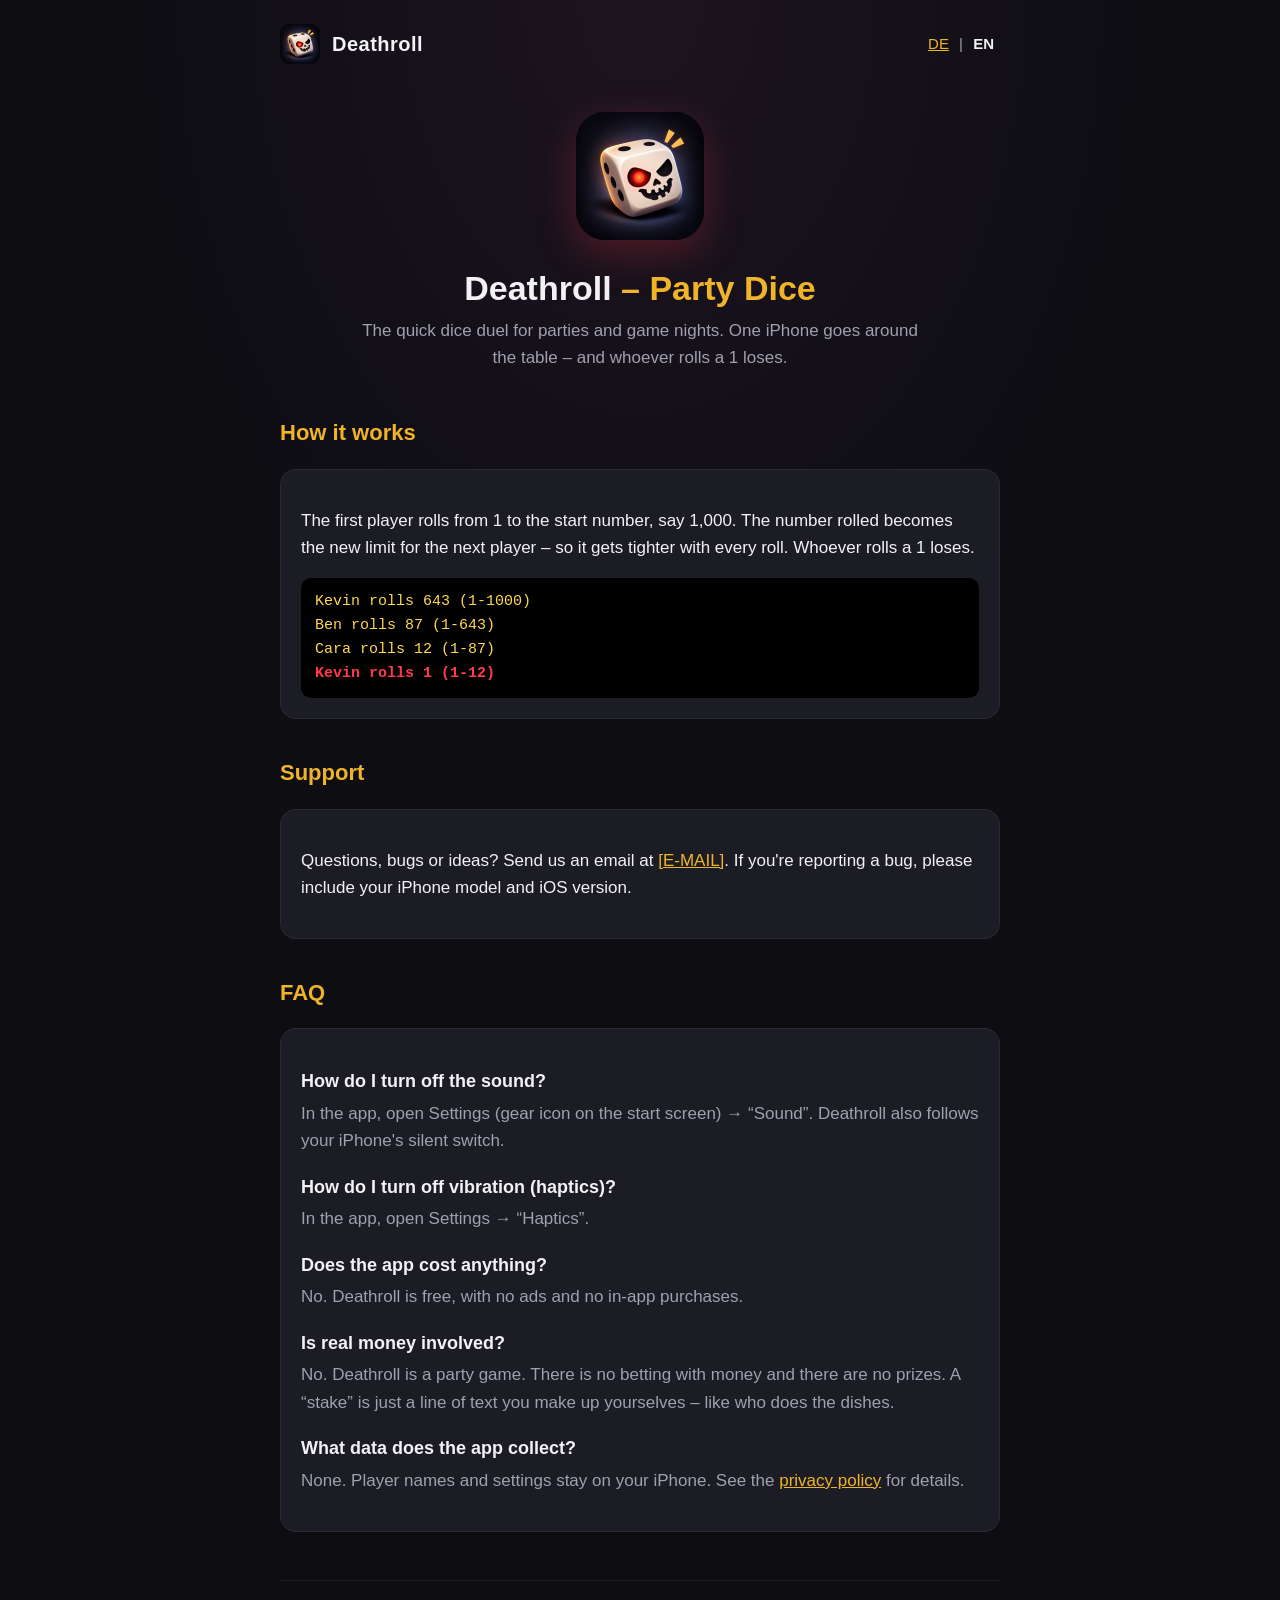
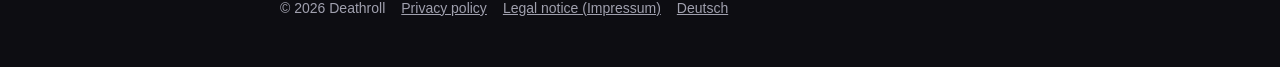
==== en.html @ 5a0c10f7 "Webseite für Support, Datenschutz und Impressum - index.html/en.html: Vorstellung, Spielerklärung, S" ====
<!DOCTYPE html>
<html lang="en">
<head>
  <meta charset="utf-8">
  <meta name="viewport" content="width=device-width, initial-scale=1">
  <title>Deathroll – Party Dice: Support</title>
  <meta name="description" content="Deathroll – Party Dice: the dice duel for parties and game nights. Support, FAQ and contact.">
  <link rel="stylesheet" href="style.css">
  <link rel="icon" href="icon.png">
  <link rel="alternate" hreflang="de" href="index.html">
</head>
<body>
  <div class="wrap">
    <header class="top">
      <a class="brand" href="en.html"><img src="icon.png" alt=""><span>Deathroll</span></a>
      <nav class="lang" aria-label="Language"><a href="index.html" hreflang="de" lang="de">DE</a> | <strong>EN</strong></nav>
    </header>

    <main>
      <section class="hero">
        <img src="icon.png" alt="Deathroll app icon: a die with a grinning skull">
        <h1>Deathroll <span class="sub">– Party Dice</span></h1>
        <p>The quick dice duel for parties and game nights. One iPhone goes around the table – and whoever rolls a 1 loses.</p>
      </section>

      <h2>How it works</h2>
      <div class="card">
        <p>The first player rolls from 1 to the start number, say 1,000. The number rolled becomes the new limit for the next player – so it gets tighter with every roll. Whoever rolls a 1 loses.</p>
        <div class="chat" aria-label="Example history">
          Kevin rolls 643 (1-1000)<br>
          Ben rolls 87 (1-643)<br>
          Cara rolls 12 (1-87)<br>
          <span class="lose">Kevin rolls 1 (1-12)</span>
        </div>
      </div>

      <h2>Support</h2>
      <div class="card">
        <p>Questions, bugs or ideas? Send us an email at <a href="mailto:[E-MAIL]">[E-MAIL]</a>. If you're reporting a bug, please include your iPhone model and iOS version.</p>
      </div>

      <h2>FAQ</h2>
      <div class="card faq">
        <h3>How do I turn off the sound?</h3>
        <p>In the app, open Settings (gear icon on the start screen) → “Sound”. Deathroll also follows your iPhone's silent switch.</p>

        <h3>How do I turn off vibration (haptics)?</h3>
        <p>In the app, open Settings → “Haptics”.</p>

        <h3>Does the app cost anything?</h3>
        <p>No. Deathroll is free, with no ads and no in-app purchases.</p>

        <h3>Is real money involved?</h3>
        <p>No. Deathroll is a party game. There is no betting with money and there are no prizes. A “stake” is just a line of text you make up yourselves – like who does the dishes.</p>

        <h3>What data does the app collect?</h3>
        <p>None. Player names and settings stay on your iPhone. See the <a href="privacy-en.html">privacy policy</a> for details.</p>
      </div>
    </main>

    <footer>
      <span>© 2026 Deathroll</span>
      <a href="privacy-en.html">Privacy policy</a>
      <a href="impressum.html" hreflang="de">Legal notice (Impressum)</a>
      <a href="index.html" hreflang="de" lang="de">Deutsch</a>
    </footer>
  </div>
</body>
</html>
---- style.css ----
/* Deathroll – Party Dice: Look der App (dunkel, Gold-Akzent, Rot). Keine externen Ressourcen. */
:root {
  --bg: #0d0d12;
  --card: #1c1c24;
  --text: #f2f2f5;
  --muted: #a0a0ae;
  --gold: #f0b429;
  --red: #ff3b4a;
  --chat: #ffd84a;
  --radius: 16px;
}

* { box-sizing: border-box; }

html { -webkit-text-size-adjust: 100%; }

body {
  margin: 0;
  background: radial-gradient(ellipse at top, #1d1420 0%, var(--bg) 60%) fixed, var(--bg);
  color: var(--text);
  font-family: -apple-system, BlinkMacSystemFont, "SF Pro Text", "Segoe UI", Roboto, "Helvetica Neue", Arial, sans-serif;
  font-size: 17px;
  line-height: 1.6;
}

a { color: var(--gold); }
a:hover, a:focus { color: #ffd270; }

.wrap { max-width: 760px; margin: 0 auto; padding: 24px 20px 48px; }

header.top {
  display: flex;
  align-items: center;
  justify-content: space-between;
  gap: 12px;
  margin-bottom: 24px;
}

.brand { display: flex; align-items: center; gap: 12px; color: var(--text); text-decoration: none; }
.brand img { width: 40px; height: 40px; border-radius: 9px; }
.brand span { font-weight: 800; font-size: 20px; letter-spacing: 0.5px; }

.lang { font-size: 15px; color: var(--muted); }
.lang a, .lang strong { padding: 2px 6px; }
.lang strong { color: var(--text); }

.hero { text-align: center; padding: 24px 0 8px; }
.hero img { width: 128px; height: 128px; border-radius: 29px; box-shadow: 0 12px 40px rgba(255, 59, 74, 0.25); }
.hero h1 { font-size: 34px; line-height: 1.2; margin: 20px 0 8px; }
.hero h1 .sub { color: var(--gold); }
.hero p { color: var(--muted); margin: 0 auto; max-width: 560px; }

h1 { font-size: 30px; line-height: 1.25; }
h2 { font-size: 22px; margin-top: 36px; color: var(--gold); }
h3 { font-size: 18px; margin-bottom: 4px; }

.card {
  background: var(--card);
  border-radius: var(--radius);
  padding: 20px;
  margin: 16px 0;
  border: 1px solid rgba(255, 255, 255, 0.06);
}

.chat {
  background: #000;
  color: var(--chat);
  font-family: ui-monospace, "SF Mono", Menlo, Consolas, monospace;
  font-size: 15px;
  border-radius: 10px;
  padding: 12px 14px;
  margin: 12px 0 0;
  overflow-x: auto;
}
.chat .lose { color: var(--red); font-weight: 700; }

.faq h3 { color: var(--text); }
.faq p { margin-top: 0; color: var(--muted); }

.note { color: var(--muted); font-size: 15px; }
.placeholder { background: rgba(255, 59, 74, 0.15); color: #ffb3ba; padding: 0 4px; border-radius: 4px; }

footer {
  margin-top: 48px;
  padding-top: 16px;
  border-top: 1px solid rgba(255, 255, 255, 0.08);
  color: var(--muted);
  font-size: 14px;
  display: flex;
  flex-wrap: wrap;
  gap: 8px 16px;
}
footer a { color: var(--muted); }

@media (max-width: 480px) {
  body { font-size: 16px; }
  .hero h1 { font-size: 28px; }
  .hero img { width: 104px; height: 104px; border-radius: 23px; }
}
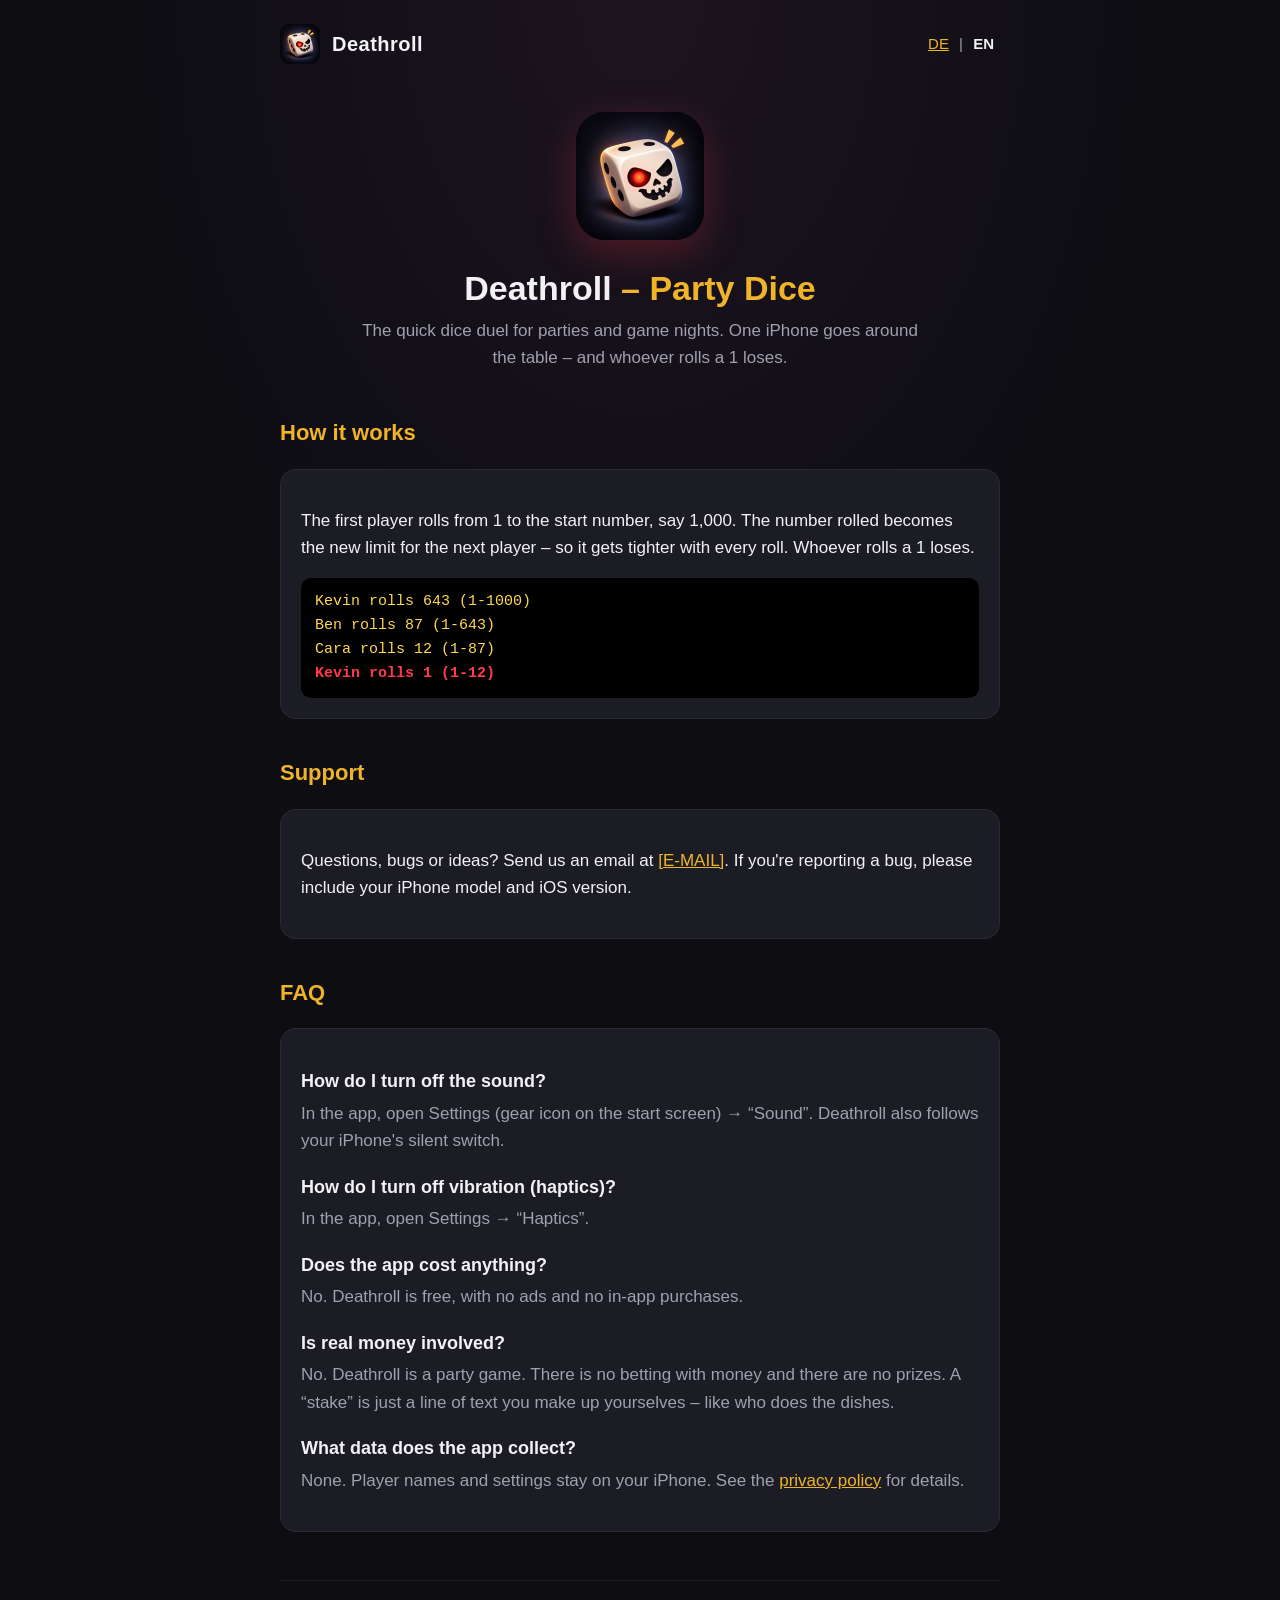
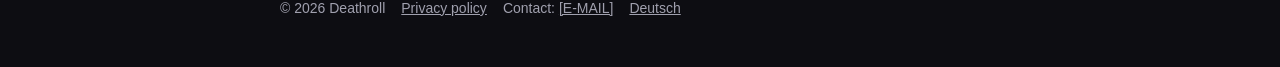
==== commit 172e4f77: "Postanschrift und Impressum entfernt - Datenschutzerklärung DE/EN: Verantwortlicher nur mit Name und" ====
--- a/en.html
+++ b/en.html
@@ -61,7 +61,7 @@
     <footer>
       <span>© 2026 Deathroll</span>
       <a href="privacy-en.html">Privacy policy</a>
-      <a href="impressum.html" hreflang="de">Legal notice (Impressum)</a>
+      <span>Contact: <a href="mailto:[E-MAIL]">[E-MAIL]</a></span>
       <a href="index.html" hreflang="de" lang="de">Deutsch</a>
     </footer>
   </div>
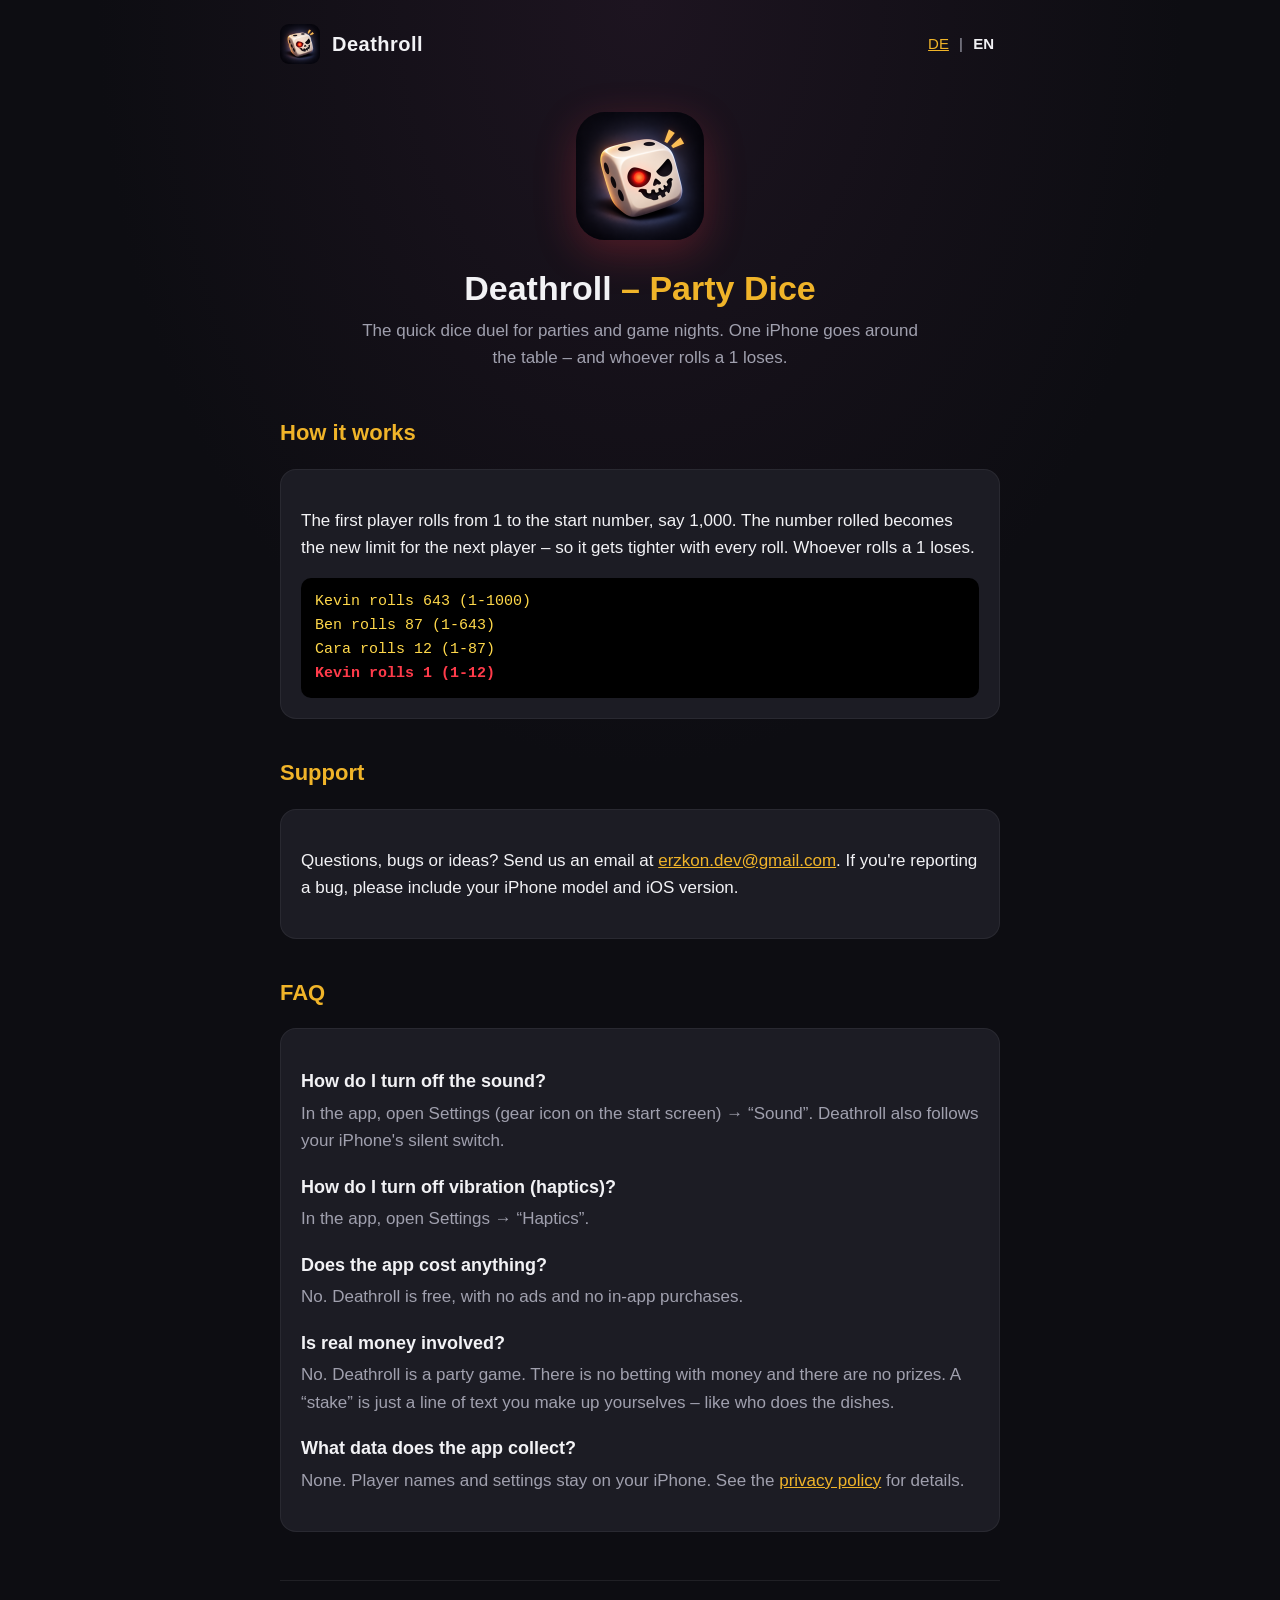
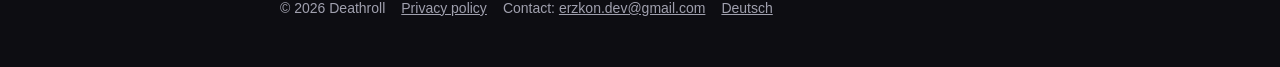
==== commit 9e25c5fe: "Kontaktdaten eingetragen" ====
--- a/en.html
+++ b/en.html
@@ -36,7 +36,7 @@
 
       <h2>Support</h2>
       <div class="card">
-        <p>Questions, bugs or ideas? Send us an email at <a href="mailto:[E-MAIL]">[E-MAIL]</a>. If you're reporting a bug, please include your iPhone model and iOS version.</p>
+        <p>Questions, bugs or ideas? Send us an email at <a href="mailto:erzkon.dev@gmail.com">erzkon.dev@gmail.com</a>. If you're reporting a bug, please include your iPhone model and iOS version.</p>
       </div>
 
       <h2>FAQ</h2>
@@ -61,7 +61,7 @@
     <footer>
       <span>© 2026 Deathroll</span>
       <a href="privacy-en.html">Privacy policy</a>
-      <span>Contact: <a href="mailto:[E-MAIL]">[E-MAIL]</a></span>
+      <span>Contact: <a href="mailto:erzkon.dev@gmail.com">erzkon.dev@gmail.com</a></span>
       <a href="index.html" hreflang="de" lang="de">Deutsch</a>
     </footer>
   </div>
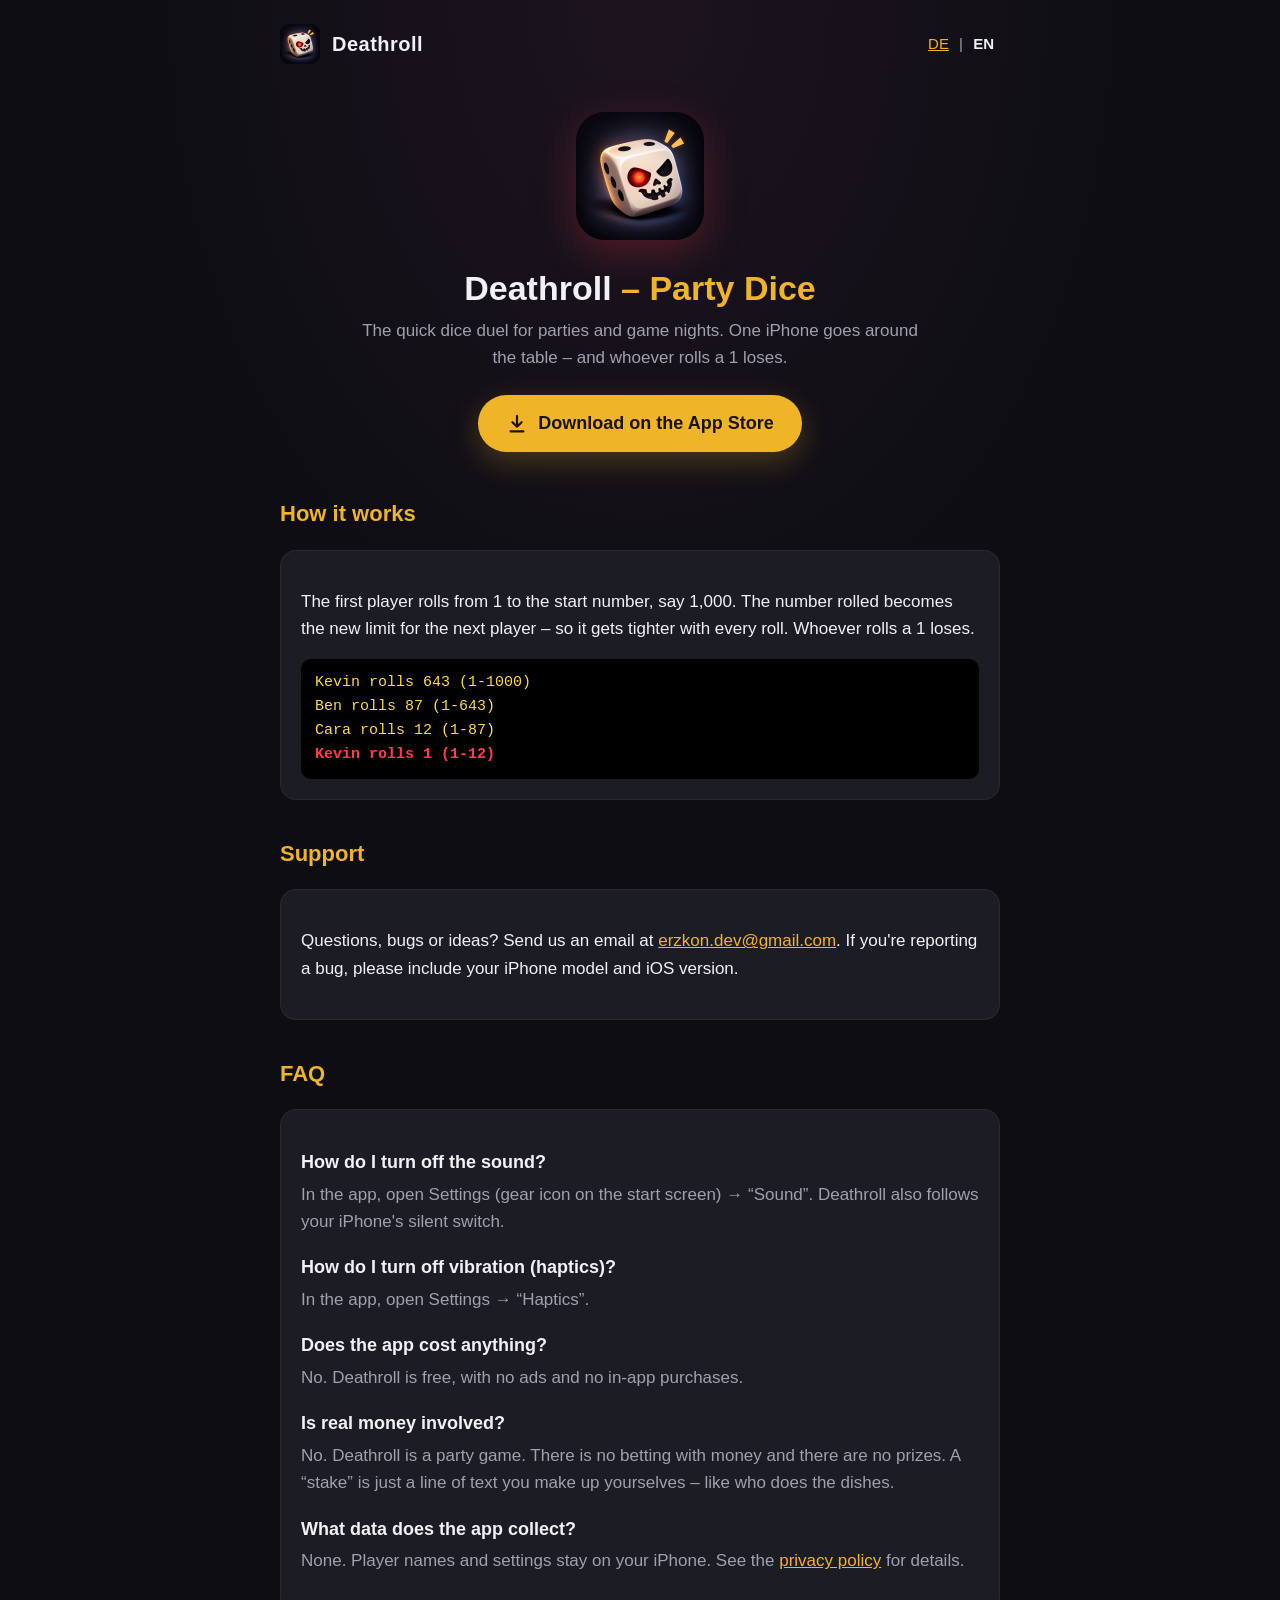
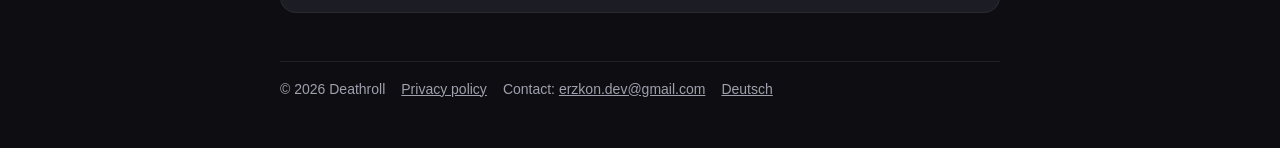
==== commit 49b634e0: "App-Store-Button auf der Startseite (DE/EN) Co-Authored-By: Claude Opus 5.5 <noreply@anthropic.com>" ====
--- a/en.html
+++ b/en.html
@@ -21,6 +21,7 @@
         <img src="icon.png" alt="Deathroll app icon: a die with a grinning skull">
         <h1>Deathroll <span class="sub">– Party Dice</span></h1>
         <p>The quick dice duel for parties and game nights. One iPhone goes around the table – and whoever rolls a 1 loses.</p>
+        <a class="store-button" href="https://apps.apple.com/app/id6835903018"><svg class="store-icon" viewBox="0 0 24 24" aria-hidden="true" focusable="false"><path d="M12 3v12m0 0-5-5m5 5 5-5M5 20h14" fill="none" stroke="currentColor" stroke-width="2.4" stroke-linecap="round" stroke-linejoin="round"/></svg><span>Download on the App Store</span></a>
       </section>
 
       <h2>How it works</h2>
--- a/style.css
+++ b/style.css
@@ -50,6 +50,25 @@
 .hero h1 .sub { color: var(--gold); }
 .hero p { color: var(--muted); margin: 0 auto; max-width: 560px; }
 
+/* App-Store-Button im Look der App (kein offizielles Badge, keine externen Ressourcen). */
+.store-button {
+  display: inline-flex;
+  align-items: center;
+  gap: 10px;
+  margin-top: 24px;
+  padding: 14px 28px;
+  border-radius: 999px;
+  background: var(--gold);
+  color: #1a1206;
+  font-weight: 800;
+  font-size: 18px;
+  text-decoration: none;
+  box-shadow: 0 10px 30px rgba(240, 180, 41, 0.25);
+}
+.store-button:hover, .store-button:focus { background: #ffc94a; color: #1a1206; }
+.store-button:focus-visible { outline: 3px solid #fff; outline-offset: 3px; }
+.store-icon { width: 22px; height: 22px; flex: none; }
+
 h1 { font-size: 30px; line-height: 1.25; }
 h2 { font-size: 22px; margin-top: 36px; color: var(--gold); }
 h3 { font-size: 18px; margin-bottom: 4px; }
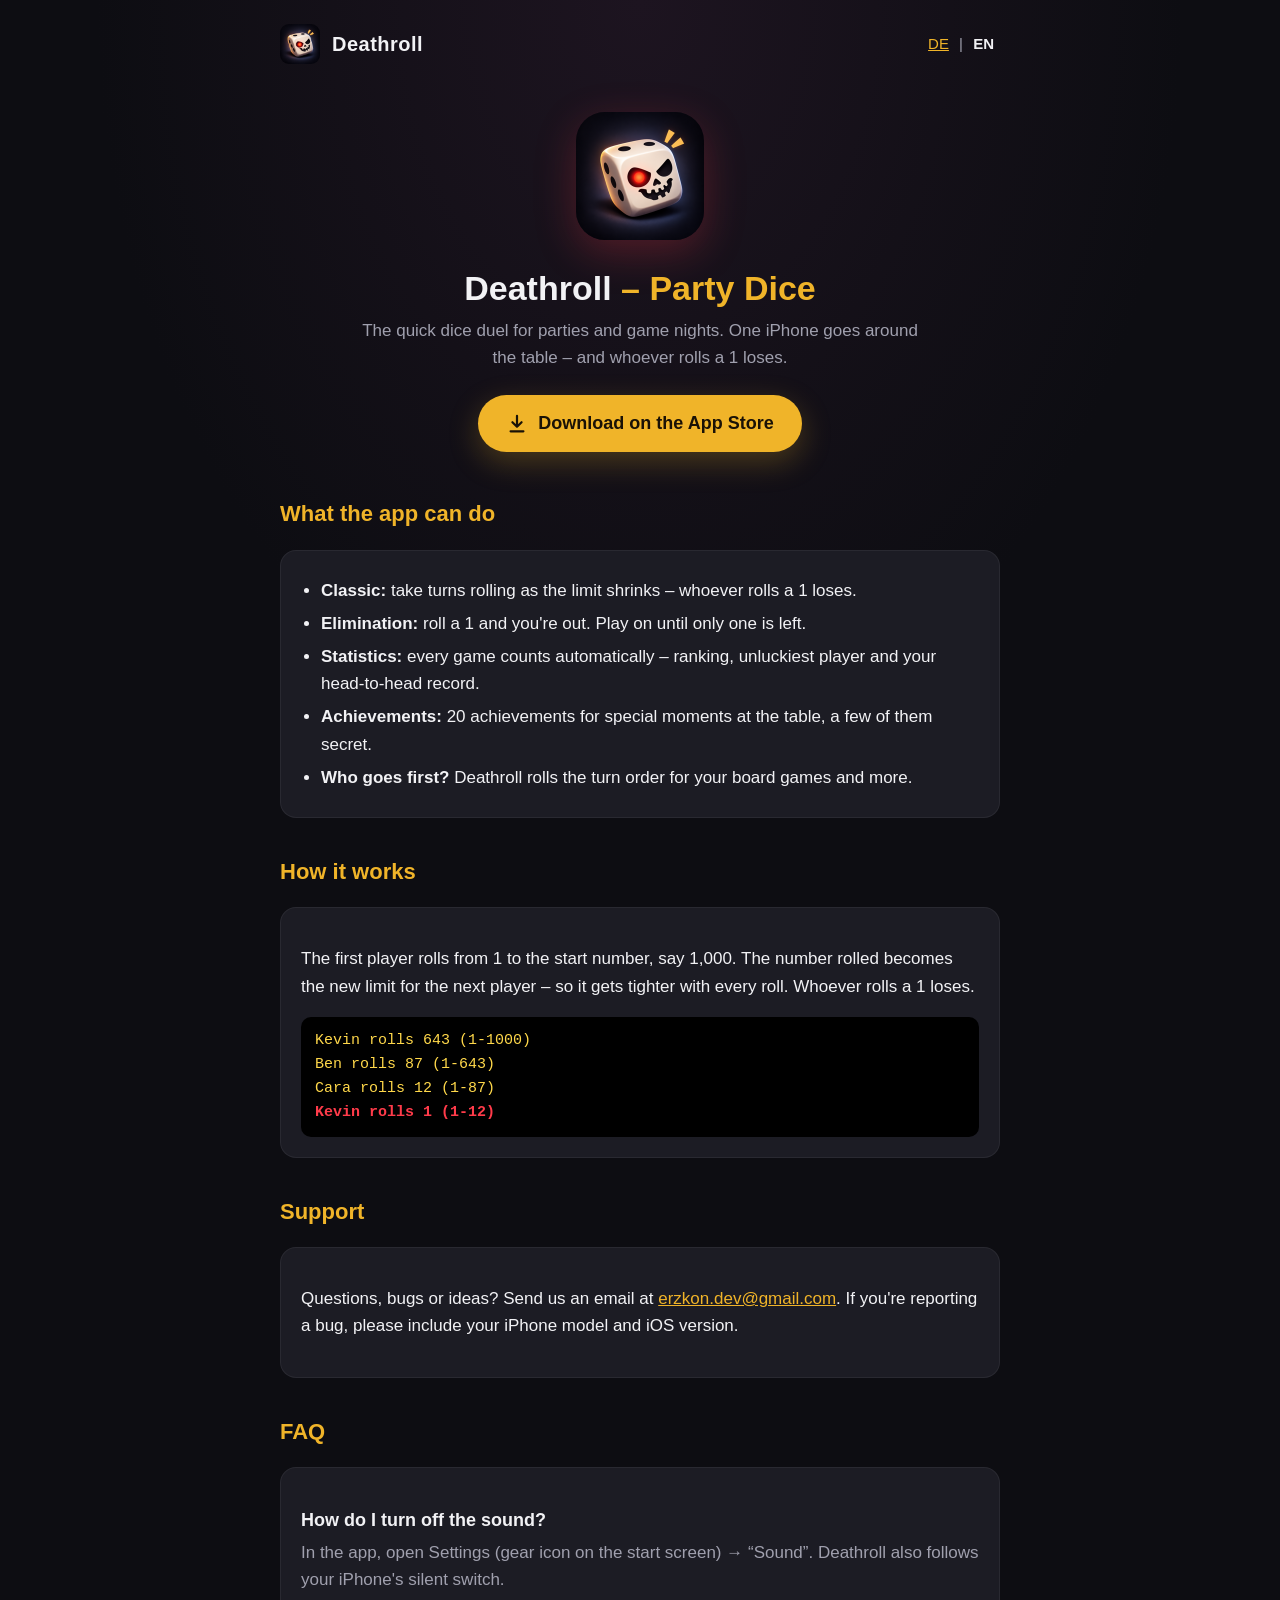
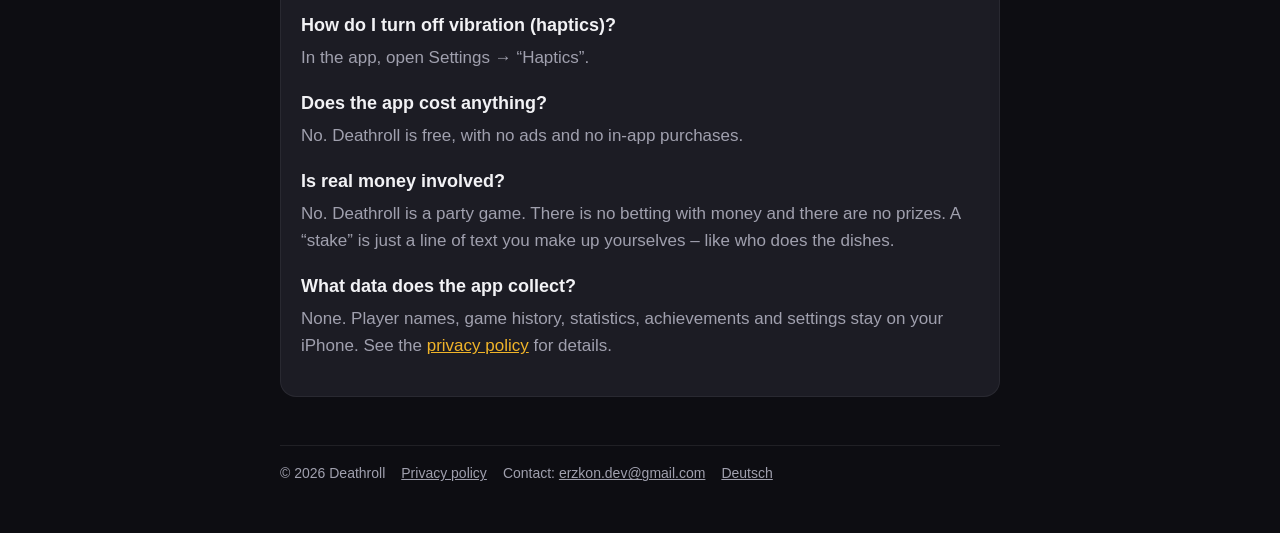
==== commit 5ae3a3d5: "Inhalte für Version 1.2: Feature-Liste, Datenschutz (lokale Speicherung) Co-Authored-By: Claude Opus" ====
--- a/en.html
+++ b/en.html
@@ -23,6 +23,17 @@
         <p>The quick dice duel for parties and game nights. One iPhone goes around the table – and whoever rolls a 1 loses.</p>
         <a class="store-button" href="https://apps.apple.com/app/id6835903018"><svg class="store-icon" viewBox="0 0 24 24" aria-hidden="true" focusable="false"><path d="M12 3v12m0 0-5-5m5 5 5-5M5 20h14" fill="none" stroke="currentColor" stroke-width="2.4" stroke-linecap="round" stroke-linejoin="round"/></svg><span>Download on the App Store</span></a>
       </section>
+
+      <h2>What the app can do</h2>
+      <div class="card">
+        <ul class="features">
+          <li><strong>Classic:</strong> take turns rolling as the limit shrinks – whoever rolls a 1 loses.</li>
+          <li><strong>Elimination:</strong> roll a 1 and you're out. Play on until only one is left.</li>
+          <li><strong>Statistics:</strong> every game counts automatically – ranking, unluckiest player and your head-to-head record.</li>
+          <li><strong>Achievements:</strong> 20 achievements for special moments at the table, a few of them secret.</li>
+          <li><strong>Who goes first?</strong> Deathroll rolls the turn order for your board games and more.</li>
+        </ul>
+      </div>
 
       <h2>How it works</h2>
       <div class="card">
@@ -55,7 +66,7 @@
         <p>No. Deathroll is a party game. There is no betting with money and there are no prizes. A “stake” is just a line of text you make up yourselves – like who does the dishes.</p>
 
         <h3>What data does the app collect?</h3>
-        <p>None. Player names and settings stay on your iPhone. See the <a href="privacy-en.html">privacy policy</a> for details.</p>
+        <p>None. Player names, game history, statistics, achievements and settings stay on your iPhone. See the <a href="privacy-en.html">privacy policy</a> for details.</p>
       </div>
     </main>
 
--- a/style.css
+++ b/style.css
@@ -93,6 +93,10 @@
 }
 .chat .lose { color: var(--red); font-weight: 700; }
 
+.features { margin: 0; padding-left: 20px; }
+.features li { margin: 6px 0; }
+.features strong { color: var(--text); }
+
 .faq h3 { color: var(--text); }
 .faq p { margin-top: 0; color: var(--muted); }
 
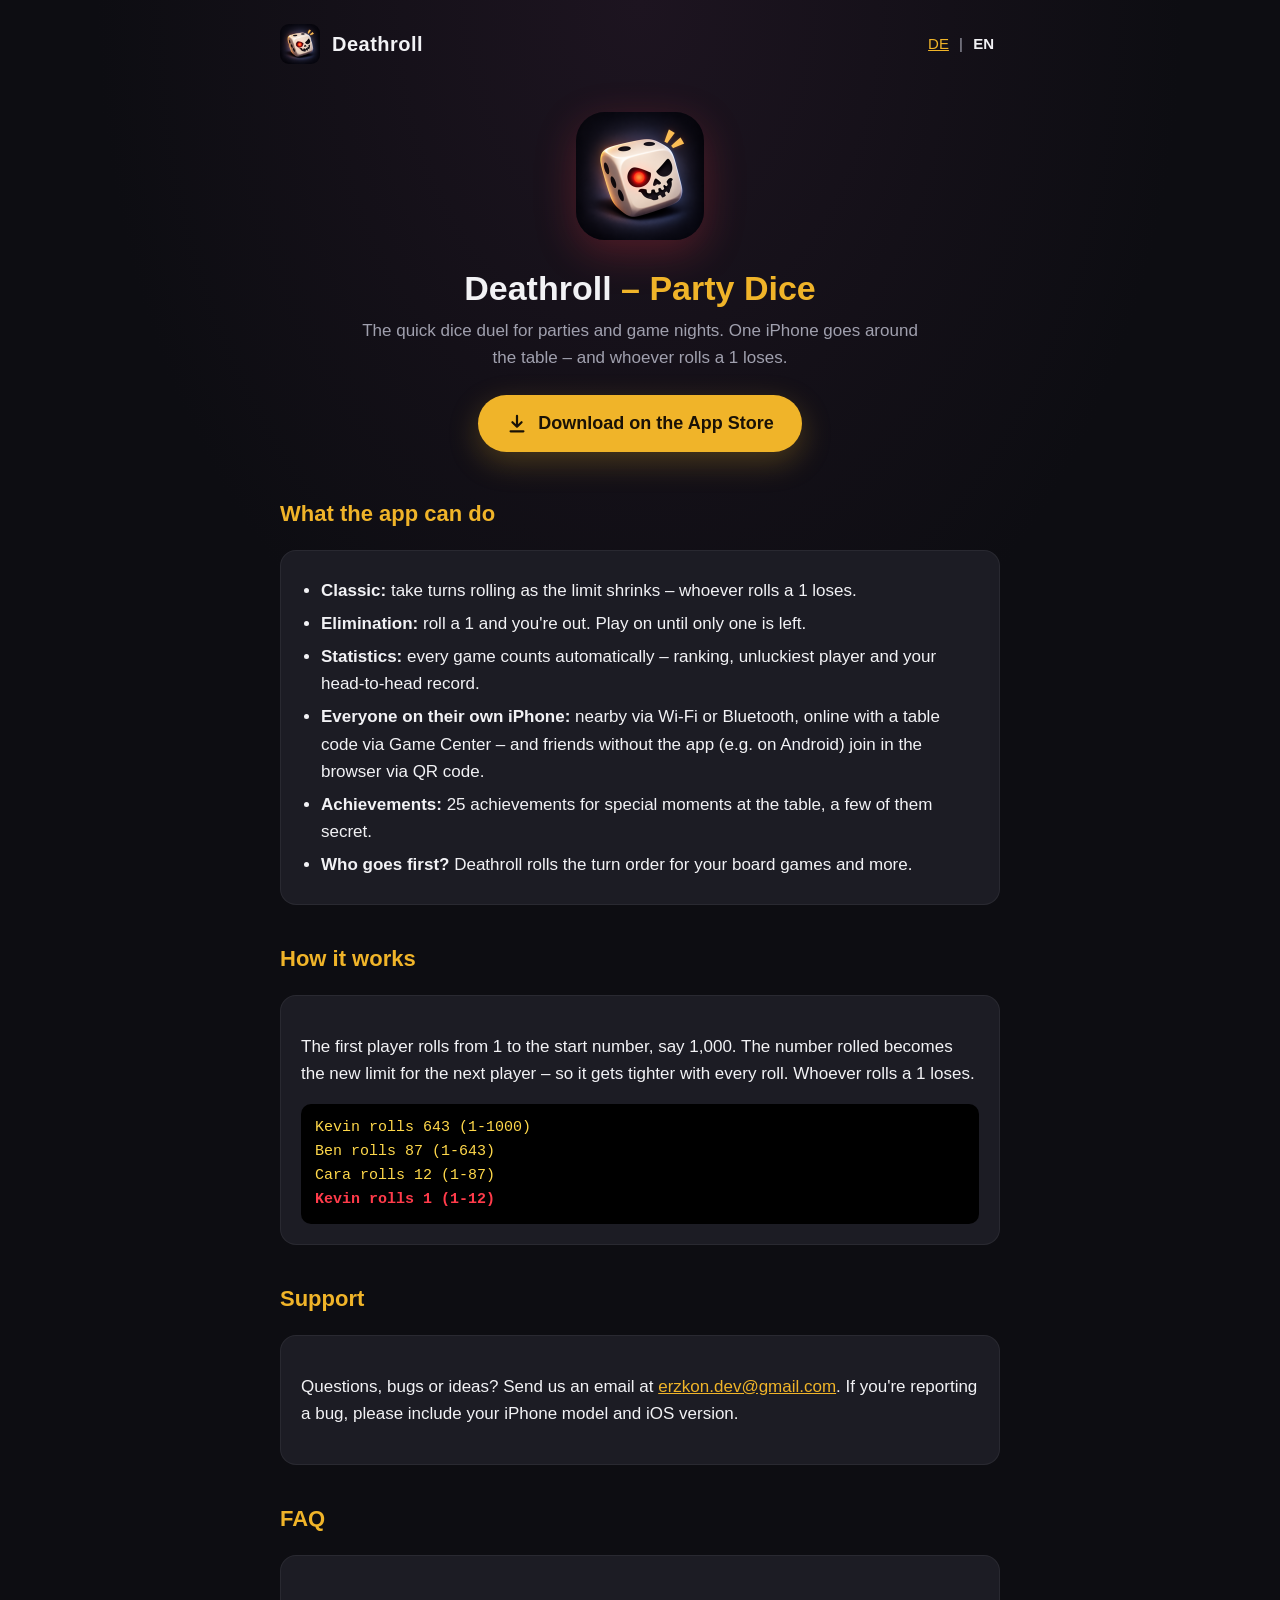
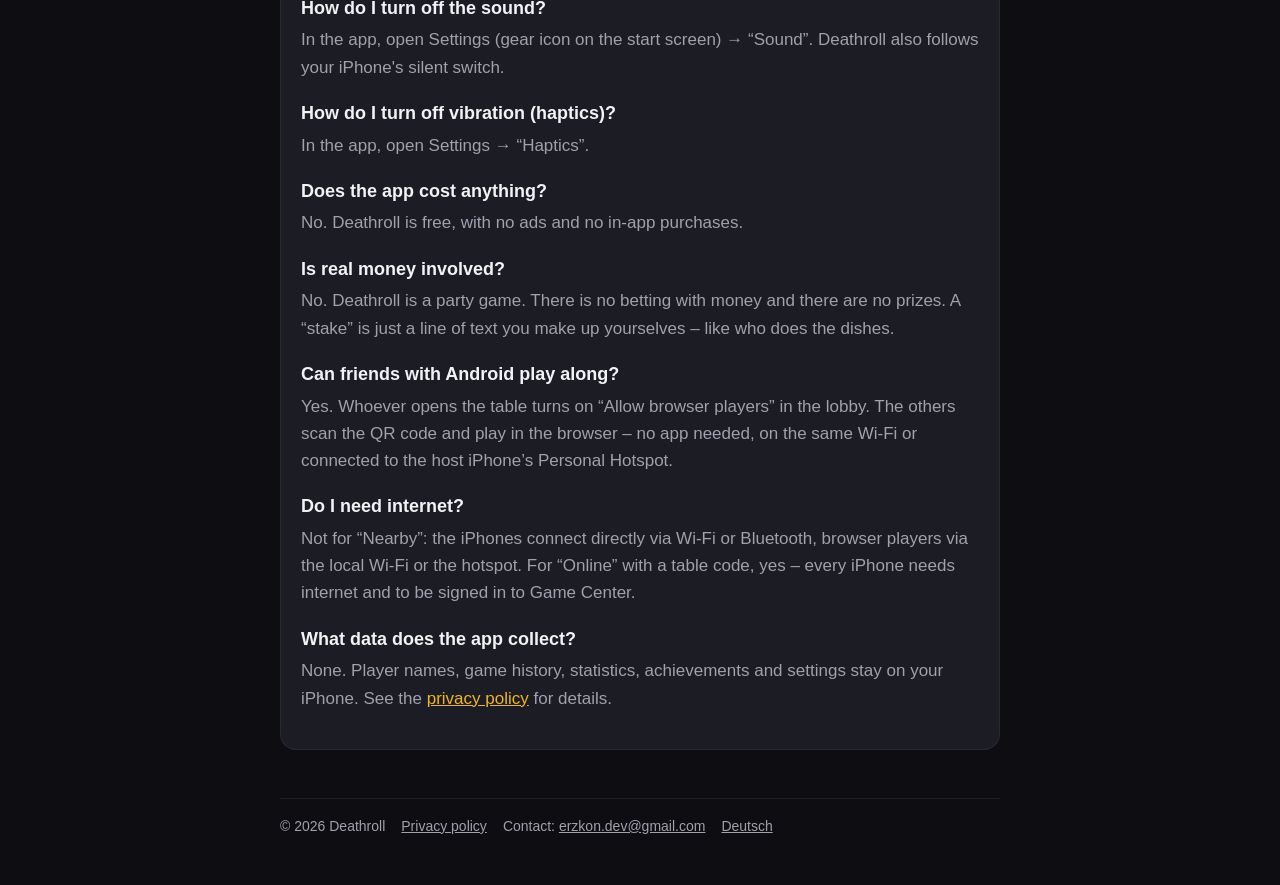
==== commit 7d16617f: "Inhalte für Version 2.0: Gemeinsam spielen (Nearby, Online, Browser), FAQ, Datenschutz, Stand-Datum " ====
--- a/en.html
+++ b/en.html
@@ -30,7 +30,8 @@
           <li><strong>Classic:</strong> take turns rolling as the limit shrinks – whoever rolls a 1 loses.</li>
           <li><strong>Elimination:</strong> roll a 1 and you're out. Play on until only one is left.</li>
           <li><strong>Statistics:</strong> every game counts automatically – ranking, unluckiest player and your head-to-head record.</li>
-          <li><strong>Achievements:</strong> 20 achievements for special moments at the table, a few of them secret.</li>
+          <li><strong>Everyone on their own iPhone:</strong> nearby via Wi-Fi or Bluetooth, online with a table code via Game Center – and friends without the app (e.g. on Android) join in the browser via QR code.</li>
+          <li><strong>Achievements:</strong> 25 achievements for special moments at the table, a few of them secret.</li>
           <li><strong>Who goes first?</strong> Deathroll rolls the turn order for your board games and more.</li>
         </ul>
       </div>
@@ -65,6 +66,12 @@
         <h3>Is real money involved?</h3>
         <p>No. Deathroll is a party game. There is no betting with money and there are no prizes. A “stake” is just a line of text you make up yourselves – like who does the dishes.</p>
 
+        <h3>Can friends with Android play along?</h3>
+        <p>Yes. Whoever opens the table turns on “Allow browser players” in the lobby. The others scan the QR code and play in the browser – no app needed, on the same Wi-Fi or connected to the host iPhone’s Personal Hotspot.</p>
+
+        <h3>Do I need internet?</h3>
+        <p>Not for “Nearby”: the iPhones connect directly via Wi-Fi or Bluetooth, browser players via the local Wi-Fi or the hotspot. For “Online” with a table code, yes – every iPhone needs internet and to be signed in to Game Center.</p>
+
         <h3>What data does the app collect?</h3>
         <p>None. Player names, game history, statistics, achievements and settings stay on your iPhone. See the <a href="privacy-en.html">privacy policy</a> for details.</p>
       </div>
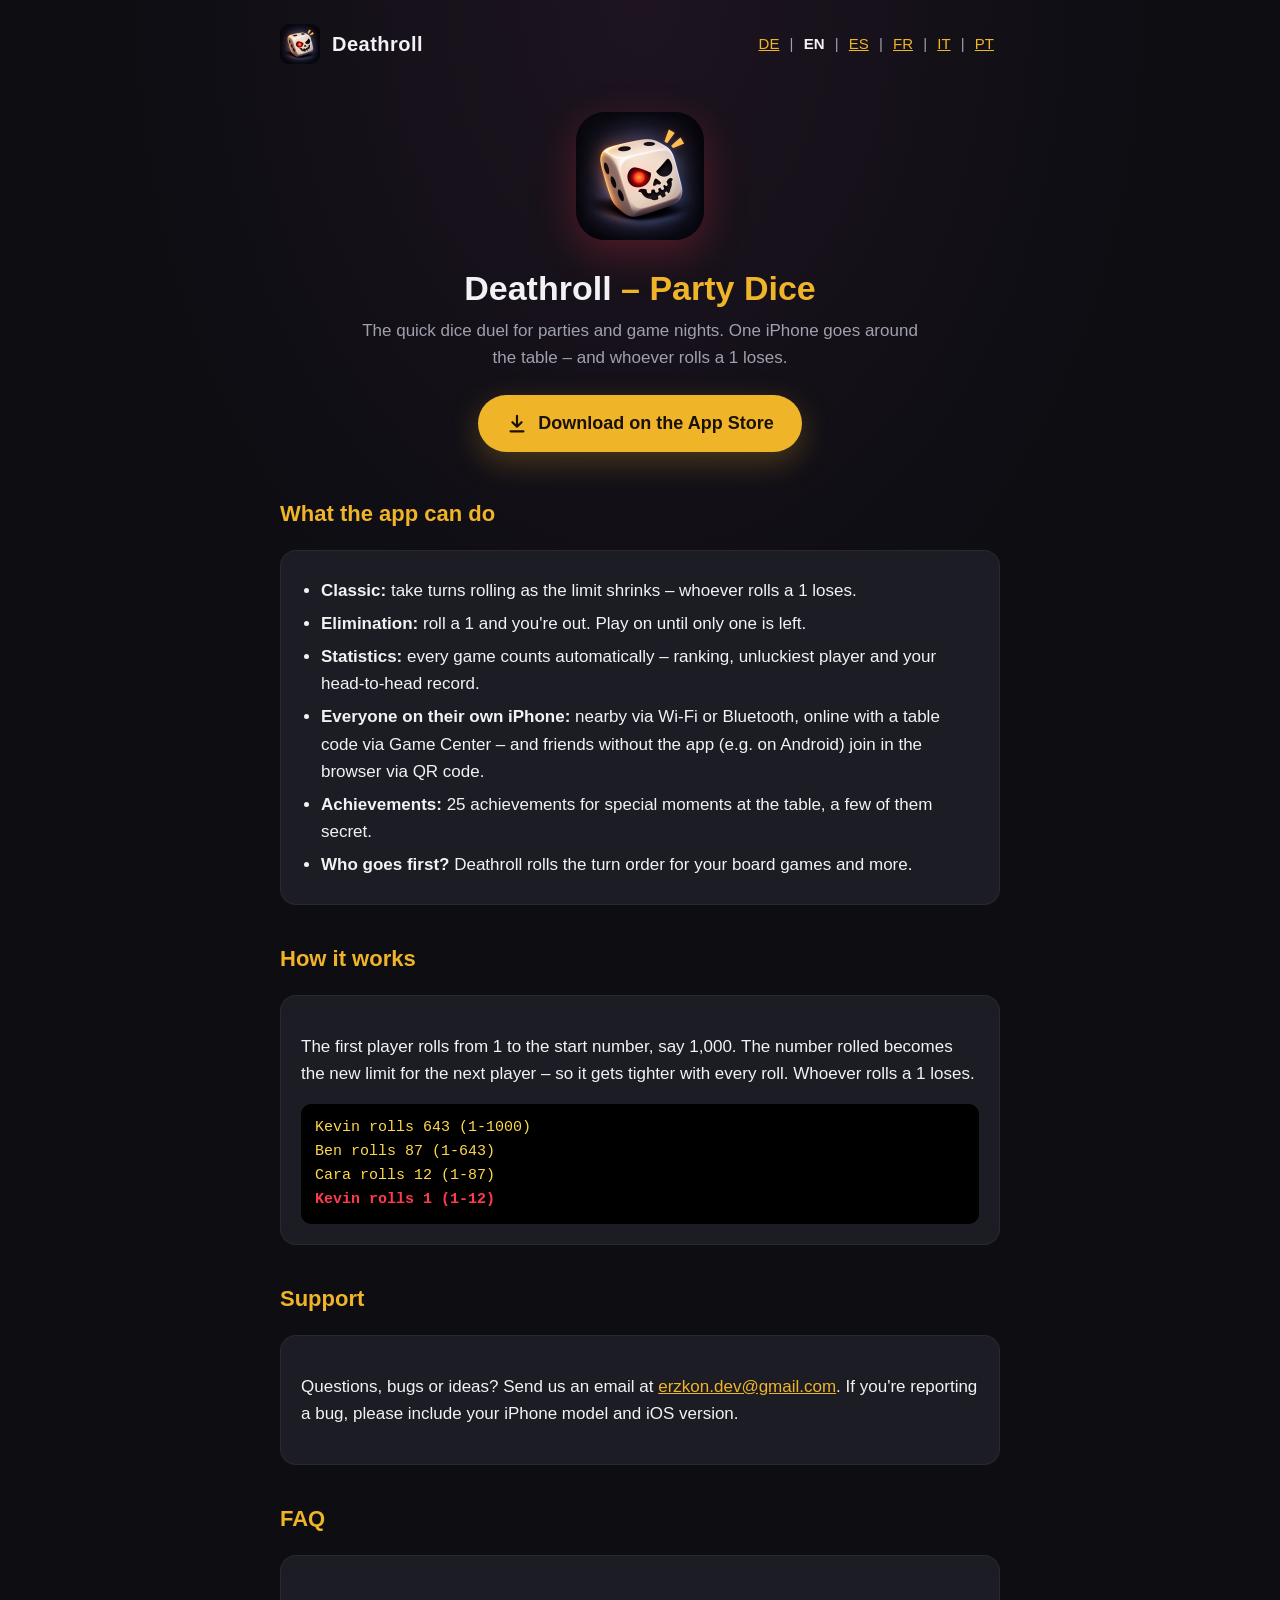
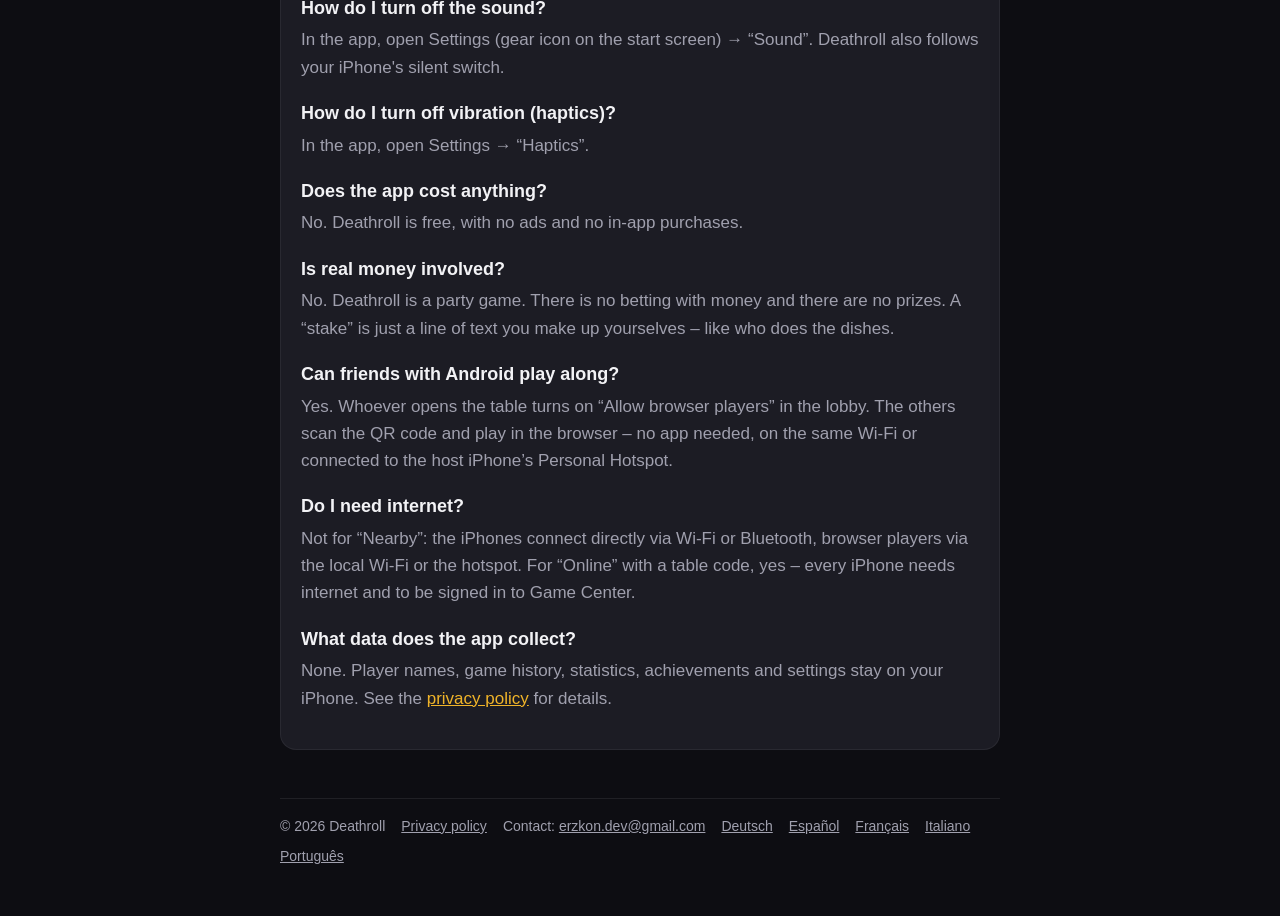
==== commit 79f147aa: "Startseite auf Spanisch, Französisch, Italienisch und Portugiesisch (BR) mit Sprachumschalter Datens" ====
--- a/en.html
+++ b/en.html
@@ -8,12 +8,16 @@
   <link rel="stylesheet" href="style.css">
   <link rel="icon" href="icon.png">
   <link rel="alternate" hreflang="de" href="index.html">
+  <link rel="alternate" hreflang="es" href="es.html">
+  <link rel="alternate" hreflang="fr" href="fr.html">
+  <link rel="alternate" hreflang="it" href="it.html">
+  <link rel="alternate" hreflang="pt-BR" href="pt-br.html">
 </head>
 <body>
   <div class="wrap">
     <header class="top">
       <a class="brand" href="en.html"><img src="icon.png" alt=""><span>Deathroll</span></a>
-      <nav class="lang" aria-label="Language"><a href="index.html" hreflang="de" lang="de">DE</a> | <strong>EN</strong></nav>
+      <nav class="lang" aria-label="Language"><a href="index.html" hreflang="de" lang="de">DE</a> | <strong>EN</strong> | <a href="es.html" hreflang="es" lang="es">ES</a> | <a href="fr.html" hreflang="fr" lang="fr">FR</a> | <a href="it.html" hreflang="it" lang="it">IT</a> | <a href="pt-br.html" hreflang="pt-BR" lang="pt-BR">PT</a></nav>
     </header>
 
     <main>
@@ -82,6 +86,10 @@
       <a href="privacy-en.html">Privacy policy</a>
       <span>Contact: <a href="mailto:erzkon.dev@gmail.com">erzkon.dev@gmail.com</a></span>
       <a href="index.html" hreflang="de" lang="de">Deutsch</a>
+      <a href="es.html" hreflang="es" lang="es">Español</a>
+      <a href="fr.html" hreflang="fr" lang="fr">Français</a>
+      <a href="it.html" hreflang="it" lang="it">Italiano</a>
+      <a href="pt-br.html" hreflang="pt-BR" lang="pt-BR">Português</a>
     </footer>
   </div>
 </body>
--- a/style.css
+++ b/style.css
@@ -32,6 +32,7 @@
   display: flex;
   align-items: center;
   justify-content: space-between;
+  flex-wrap: wrap;
   gap: 12px;
   margin-bottom: 24px;
 }
@@ -43,6 +44,11 @@
 .lang { font-size: 15px; color: var(--muted); }
 .lang a, .lang strong { padding: 2px 6px; }
 .lang strong { color: var(--text); }
+/* Sechs Sprachen: auf schmalen Handys enger, notfalls unter das Logo umbrechen. */
+@media (max-width: 420px) {
+  .lang { font-size: 14px; }
+  .lang a, .lang strong { padding: 2px 3px; }
+}
 
 .hero { text-align: center; padding: 24px 0 8px; }
 .hero img { width: 128px; height: 128px; border-radius: 29px; box-shadow: 0 12px 40px rgba(255, 59, 74, 0.25); }
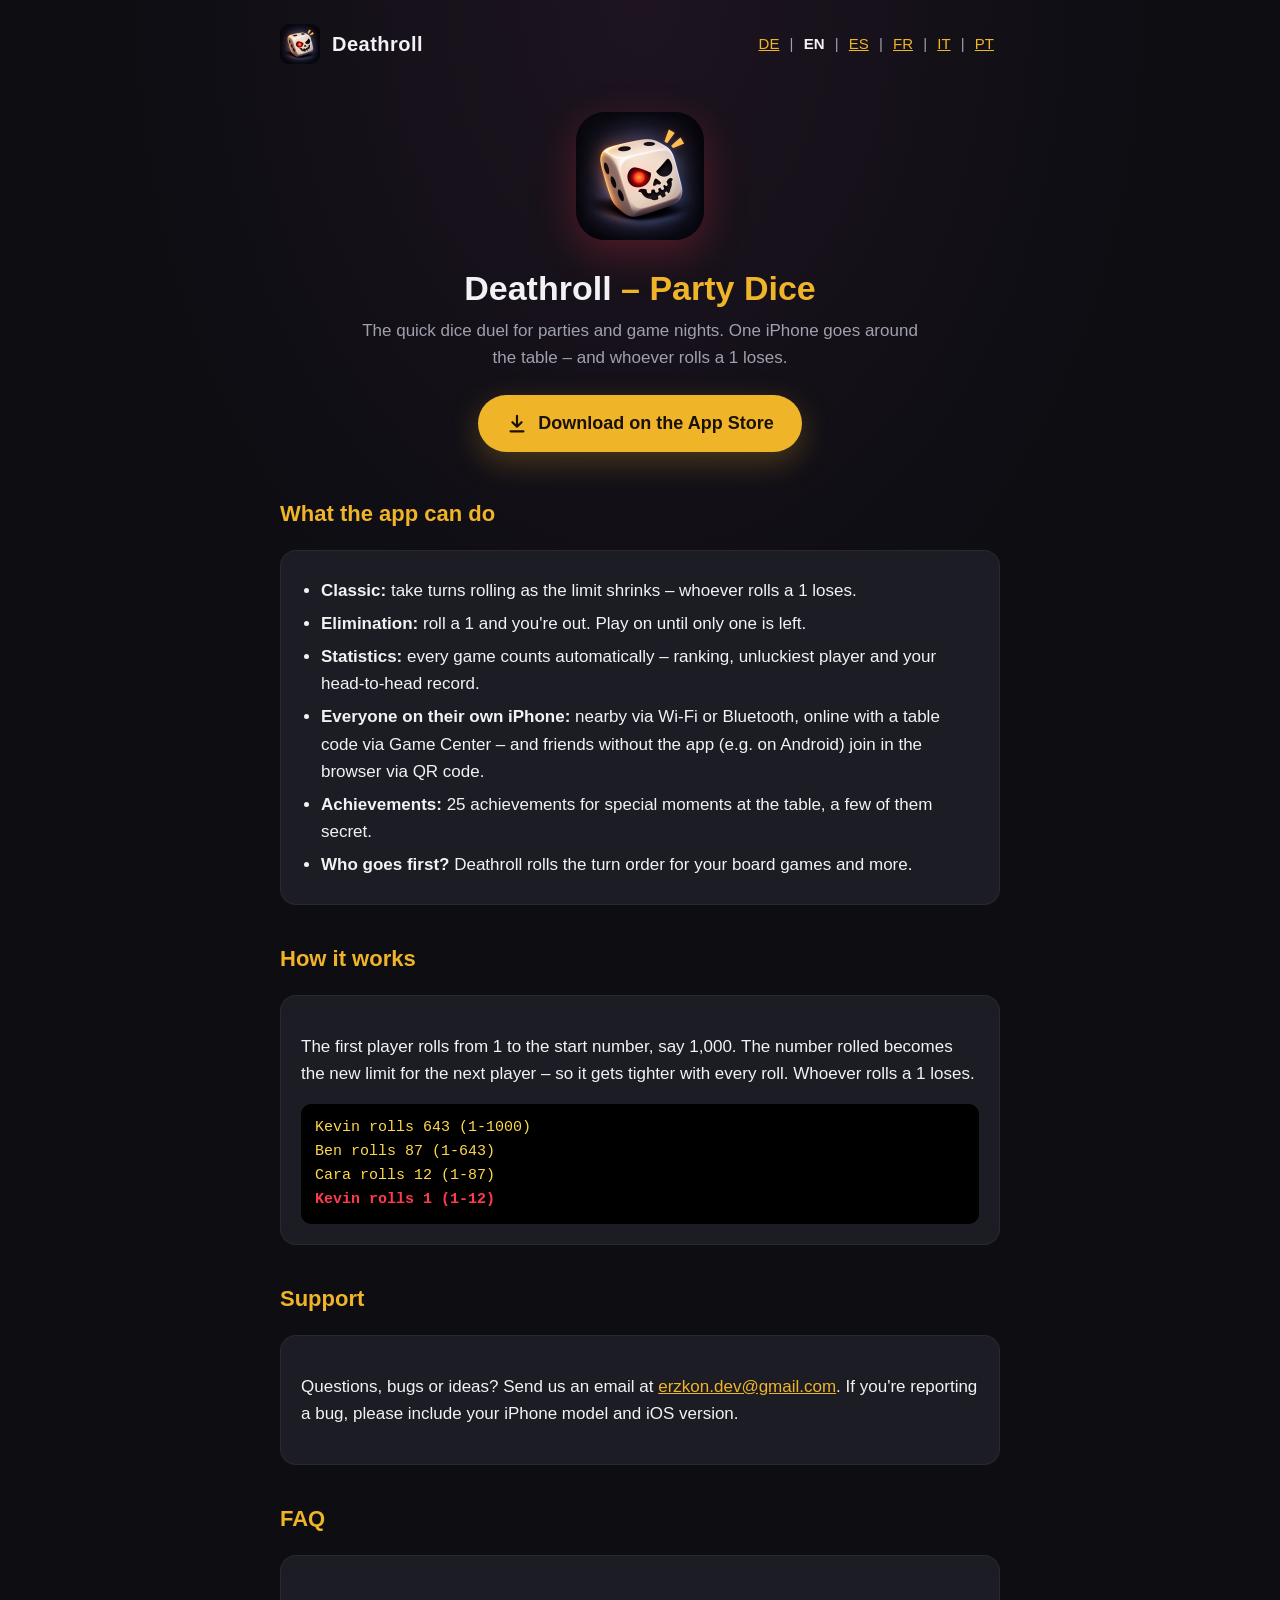
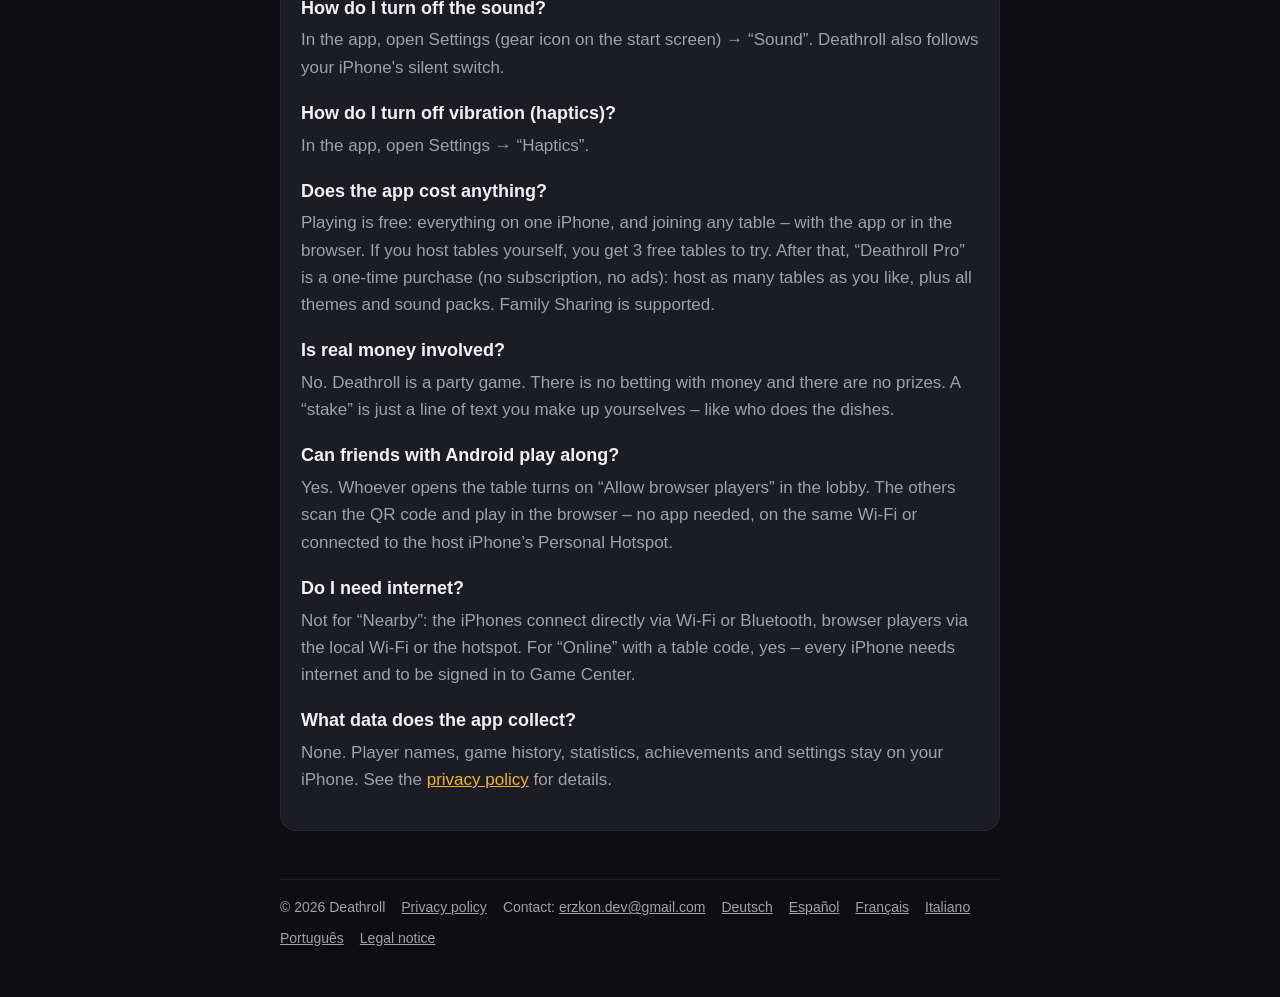
==== commit 9e6288b8: "Deathroll Pro auf der Webseite: FAQ „Kostet die App etwas?“ in 6 Sprachen, Datenschutz Abschnitt In-" ====
--- a/en.html
+++ b/en.html
@@ -65,7 +65,7 @@
         <p>In the app, open Settings → “Haptics”.</p>
 
         <h3>Does the app cost anything?</h3>
-        <p>No. Deathroll is free, with no ads and no in-app purchases.</p>
+        <p>Playing is free: everything on one iPhone, and joining any table – with the app or in the browser. If you host tables yourself, you get 3 free tables to try. After that, “Deathroll Pro” is a one-time purchase (no subscription, no ads): host as many tables as you like, plus all themes and sound packs. Family Sharing is supported.</p>
 
         <h3>Is real money involved?</h3>
         <p>No. Deathroll is a party game. There is no betting with money and there are no prizes. A “stake” is just a line of text you make up yourselves – like who does the dishes.</p>
@@ -90,6 +90,7 @@
       <a href="fr.html" hreflang="fr" lang="fr">Français</a>
       <a href="it.html" hreflang="it" lang="it">Italiano</a>
       <a href="pt-br.html" hreflang="pt-BR" lang="pt-BR">Português</a>
+      <a href="impressum.html">Legal notice</a>
     </footer>
   </div>
 </body>
